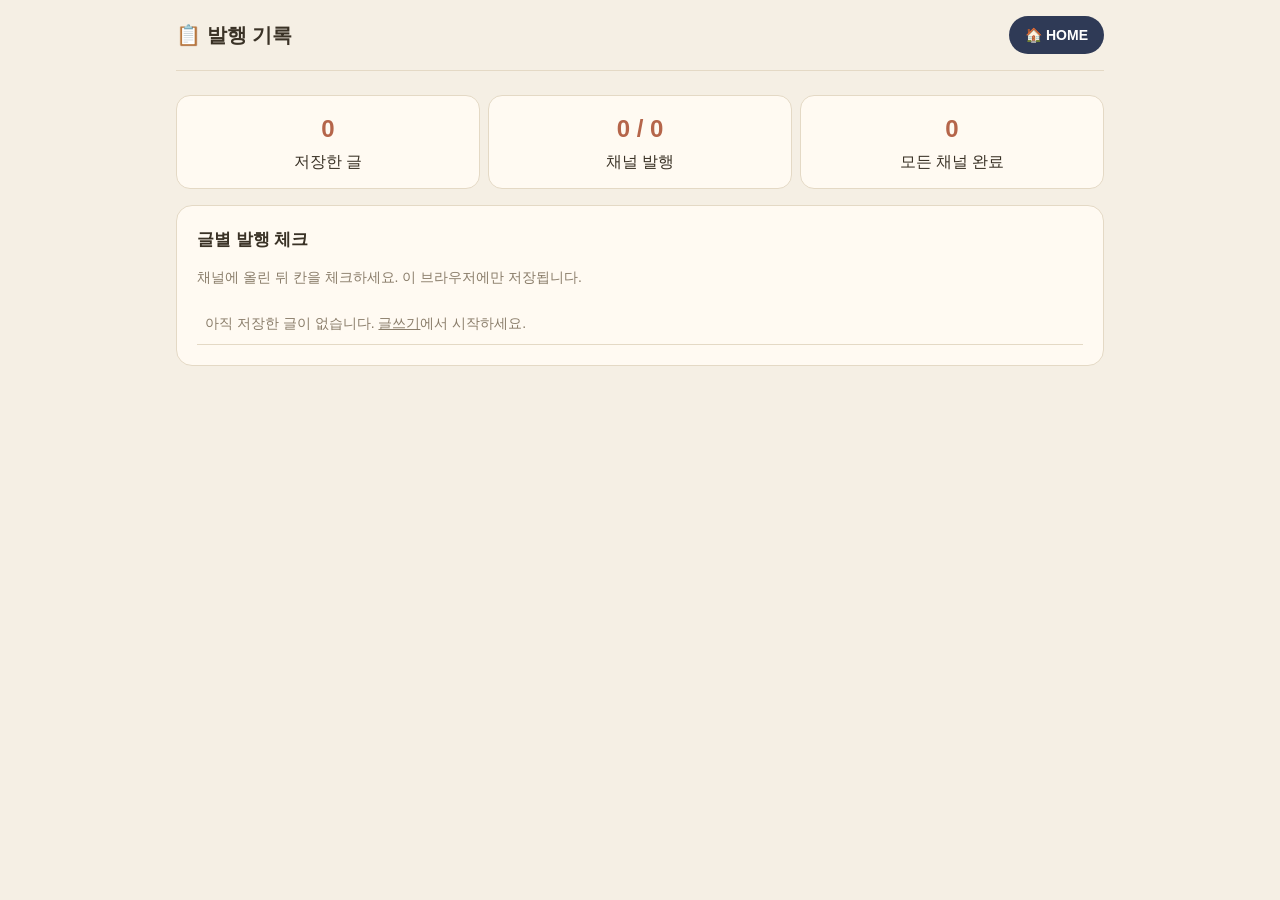
==== log.html @ 0333897d "훼이맵 SNS 스튜디오: 홈페이지 저장소에서 분리 Co-Authored-By: Claude Opus 5.5 <noreply@anthropic.com>" ====
<!doctype html>
<html lang="ko">
<head>
<meta charset="utf-8">
<meta name="viewport" content="width=device-width, initial-scale=1">
<title>발행 기록 · 훼이맵 SNS 스튜디오</title>
<link rel="stylesheet" href="common.css">
<style>
  .stats { display: grid; grid-template-columns: repeat(3, 1fr); gap: 8px; margin-bottom: 16px; }
  .stats div { background: var(--card); border: 1px solid var(--line); border-radius: 14px; padding: 14px; text-align: center; }
  .stats b { display: block; font-size: 24px; color: var(--accent); }
  td input { width: 18px; height: 18px; accent-color: var(--ok); }
  .center { text-align: center; }
</style>
</head>
<body>
<div class="wrap">
  <header class="topbar">
    <h1>📋 발행 기록</h1>
    <a class="home-btn" href="index.html">🏠 HOME</a>
  </header>

  <div class="stats" id="stats"></div>

  <div class="card">
    <h2>글별 발행 체크</h2>
    <p class="muted" style="margin-top:0">채널에 올린 뒤 칸을 체크하세요. 이 브라우저에만 저장됩니다.</p>
    <div class="table-scroll"><table id="table"></table></div>
  </div>
</div>

<script src="common.js"></script>
<script>
  let posts = loadPosts();

  function render() {
    const total = posts.length * CHANNELS.length;
    const done = posts.reduce((n, p) => n + Object.values(p.done).filter(Boolean).length, 0);
    const complete = posts.filter((p) => CHANNELS.every((ch) => p.done[ch.id])).length;
    document.getElementById("stats").innerHTML =
      `<div><b>${posts.length}</b>저장한 글</div><div><b>${done} / ${total}</b>채널 발행</div><div><b>${complete}</b>모든 채널 완료</div>`;

    const table = document.getElementById("table");
    if (!posts.length) {
      table.innerHTML = `<tr><td class="muted">아직 저장한 글이 없습니다. <a href="write.html">글쓰기</a>에서 시작하세요.</td></tr>`;
      return;
    }
    table.innerHTML =
      `<thead><tr><th>날짜</th><th>질문</th>${CHANNELS.map((ch) => `<th class="center">${ch.name}</th>`).join("")}<th></th></tr></thead>
      <tbody>${posts.map((p) => `<tr>
        <td>${p.date}</td>
        <td>${escapeHtml(p.question)}</td>
        ${CHANNELS.map((ch) => `<td class="center"><input type="checkbox" data-id="${p.id}" data-ch="${ch.id}" ${p.done[ch.id] ? "checked" : ""} aria-label="${ch.name} 발행"></td>`).join("")}
        <td><button class="btn ghost small" data-del="${p.id}">삭제</button></td>
      </tr>`).join("")}</tbody>`;

    table.querySelectorAll("input[type=checkbox]").forEach((box) => (box.onchange = () => {
      const post = posts.find((p) => p.id == box.dataset.id);
      post.done[box.dataset.ch] = box.checked;
      savePosts(posts);
      render();
    }));
    table.querySelectorAll("[data-del]").forEach((btn) => (btn.onclick = () => {
      if (!confirm("이 글을 기록에서 지울까요?")) return;
      posts = posts.filter((p) => p.id != btn.dataset.del);
      savePosts(posts);
      render();
    }));
  }

  render();
</script>
</body>
</html>
---- common.css ----
:root {
  --bg: #f5efe4;
  --card: #fffaf2;
  --ink: #3a3226;
  --muted: #8a7d6a;
  --accent: #b5654a;
  --accent-ink: #ffffff;
  --line: #e4d9c5;
  --ok: #4f7a52;
  --warn: #b33a2e;
  --navy: #2f3a56;
}
* { box-sizing: border-box; }
body {
  margin: 0;
  background: var(--bg);
  color: var(--ink);
  font-family: "Pretendard", "Apple SD Gothic Neo", "Malgun Gothic", sans-serif;
  line-height: 1.6;
}
a { color: inherit; }
.wrap { max-width: 960px; margin: 0 auto; padding: 0 16px 48px; }

/* 상단 바: 모든 메뉴 화면 공통 */
.topbar {
  display: flex; align-items: center; justify-content: space-between; gap: 12px;
  padding: 16px 0; border-bottom: 1px solid var(--line); margin-bottom: 24px;
}
.topbar h1 { font-size: 20px; margin: 0; }
.home-btn {
  display: inline-flex; align-items: center; gap: 6px;
  padding: 8px 16px; border-radius: 999px;
  background: var(--navy); color: #fff; text-decoration: none; font-weight: 600; font-size: 14px;
  white-space: nowrap;
}
.home-btn:hover { opacity: .9; }

.card {
  background: var(--card); border: 1px solid var(--line); border-radius: 16px; padding: 20px;
  margin-bottom: 16px;
}
.card h2 { font-size: 17px; margin: 0 0 12px; }
.muted { color: var(--muted); font-size: 14px; }

label { display: block; font-weight: 600; font-size: 14px; margin: 12px 0 6px; }
input[type="text"], textarea, select {
  width: 100%; padding: 10px 12px; border: 1px solid var(--line); border-radius: 10px;
  background: #fff; font: inherit; color: var(--ink);
}
textarea { min-height: 160px; resize: vertical; }

.btn {
  display: inline-block; padding: 10px 18px; border: 0; border-radius: 10px;
  background: var(--accent); color: var(--accent-ink); font: inherit; font-weight: 600; cursor: pointer;
  text-decoration: none;
}
.btn.ghost { background: transparent; color: var(--ink); border: 1px solid var(--line); }
.btn.small { padding: 6px 12px; font-size: 13px; }
.row { display: flex; gap: 8px; flex-wrap: wrap; align-items: center; }

.tag { display: inline-block; padding: 2px 10px; border-radius: 999px; font-size: 12px; font-weight: 600; }
.tag.ok { background: #e3eee0; color: var(--ok); }
.tag.warn { background: #f7e1dd; color: var(--warn); }
.tag.wait { background: #eee7d8; color: var(--muted); }

table { width: 100%; border-collapse: collapse; font-size: 14px; }
th, td { text-align: left; padding: 10px 8px; border-bottom: 1px solid var(--line); vertical-align: top; }
th { color: var(--muted); font-weight: 600; }
.table-scroll { overflow-x: auto; }

.toast {
  position: fixed; left: 50%; bottom: 24px; transform: translateX(-50%);
  background: var(--ink); color: #fff; padding: 10px 18px; border-radius: 999px; font-size: 14px;
  opacity: 0; transition: opacity .2s; pointer-events: none;
}
.toast.show { opacity: 1; }
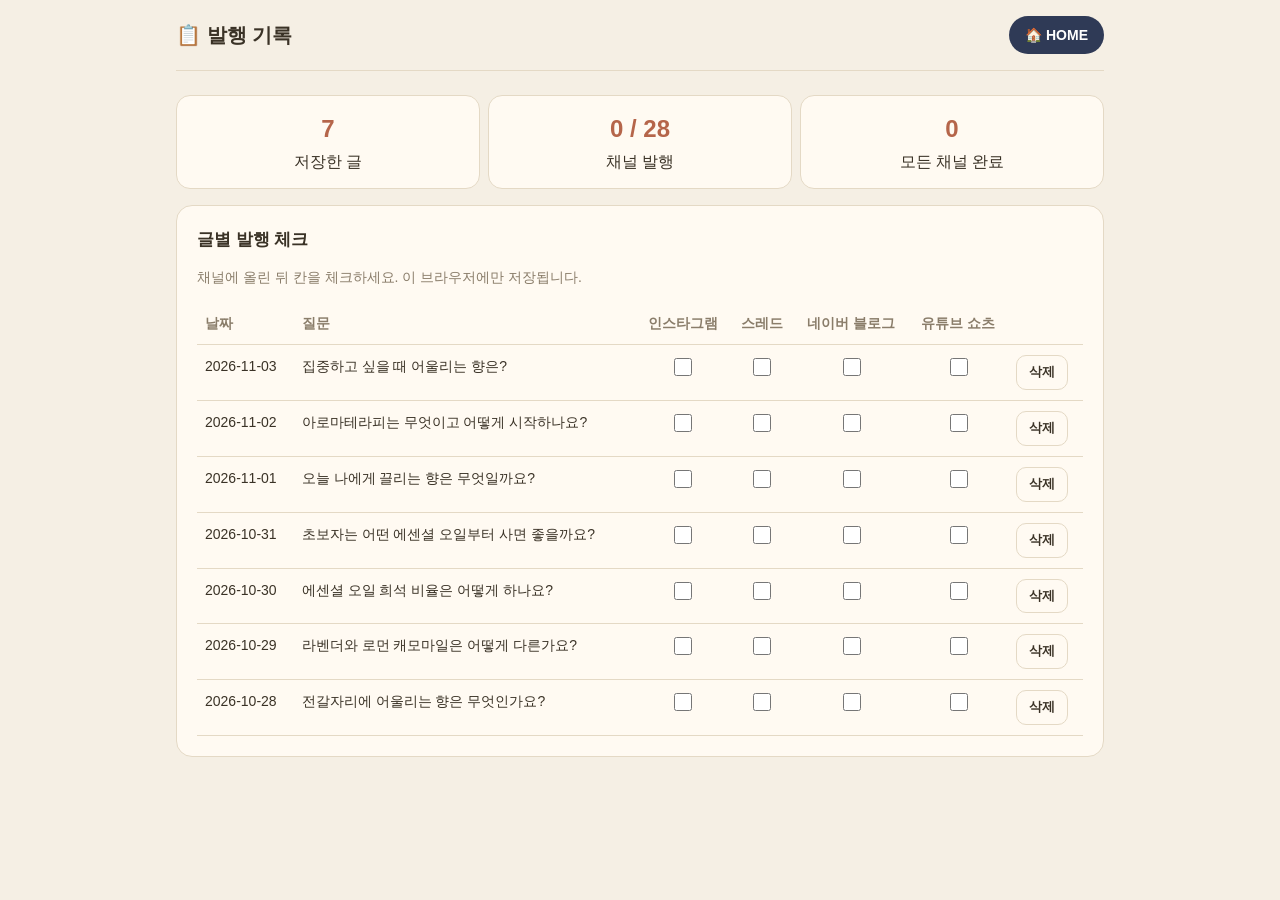
==== commit 6f555a6a: "SNS 스튜디오 수정 (2026-10-28 17:02)" ====
--- a/log.html
+++ b/log.html
@@ -68,7 +68,10 @@
     }));
   }
 
-  render();
+  syncWeek().then(() => {
+    posts = loadPosts();
+    render();
+  });
 </script>
 </body>
 </html>
